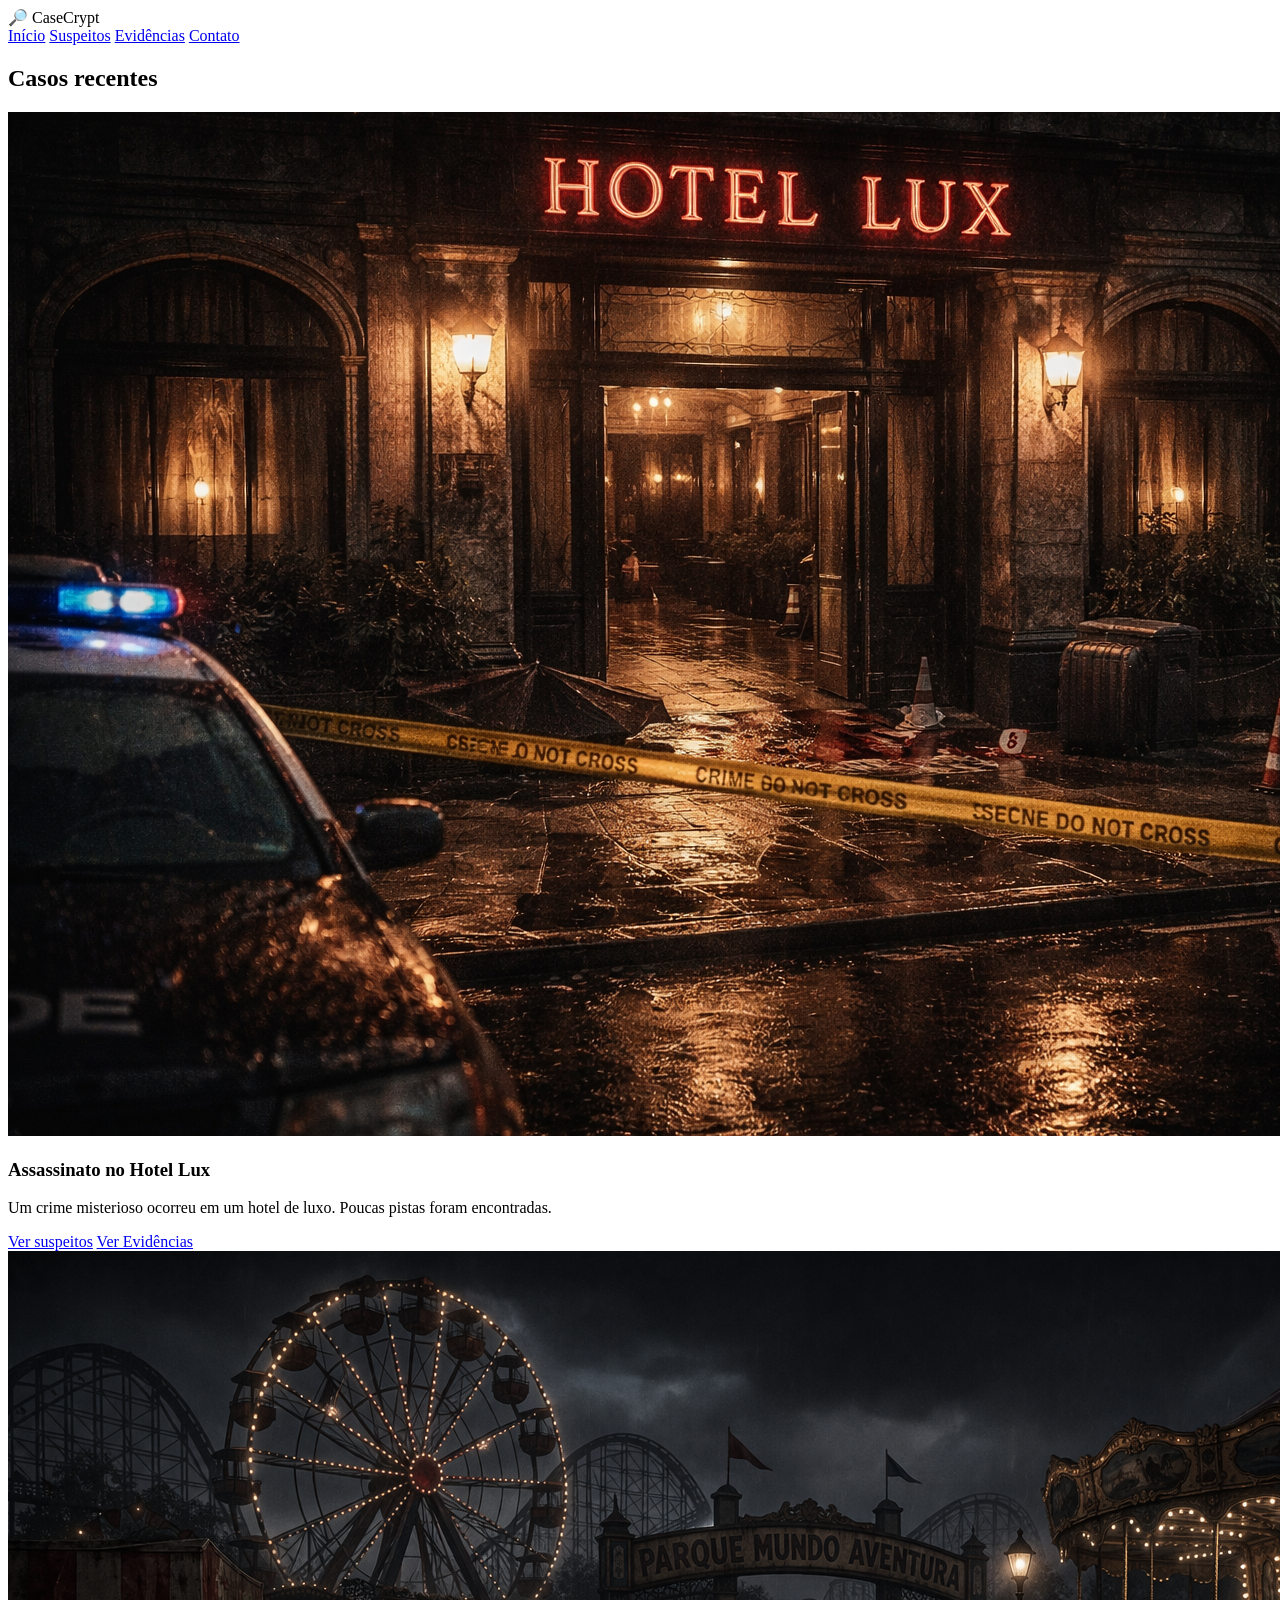
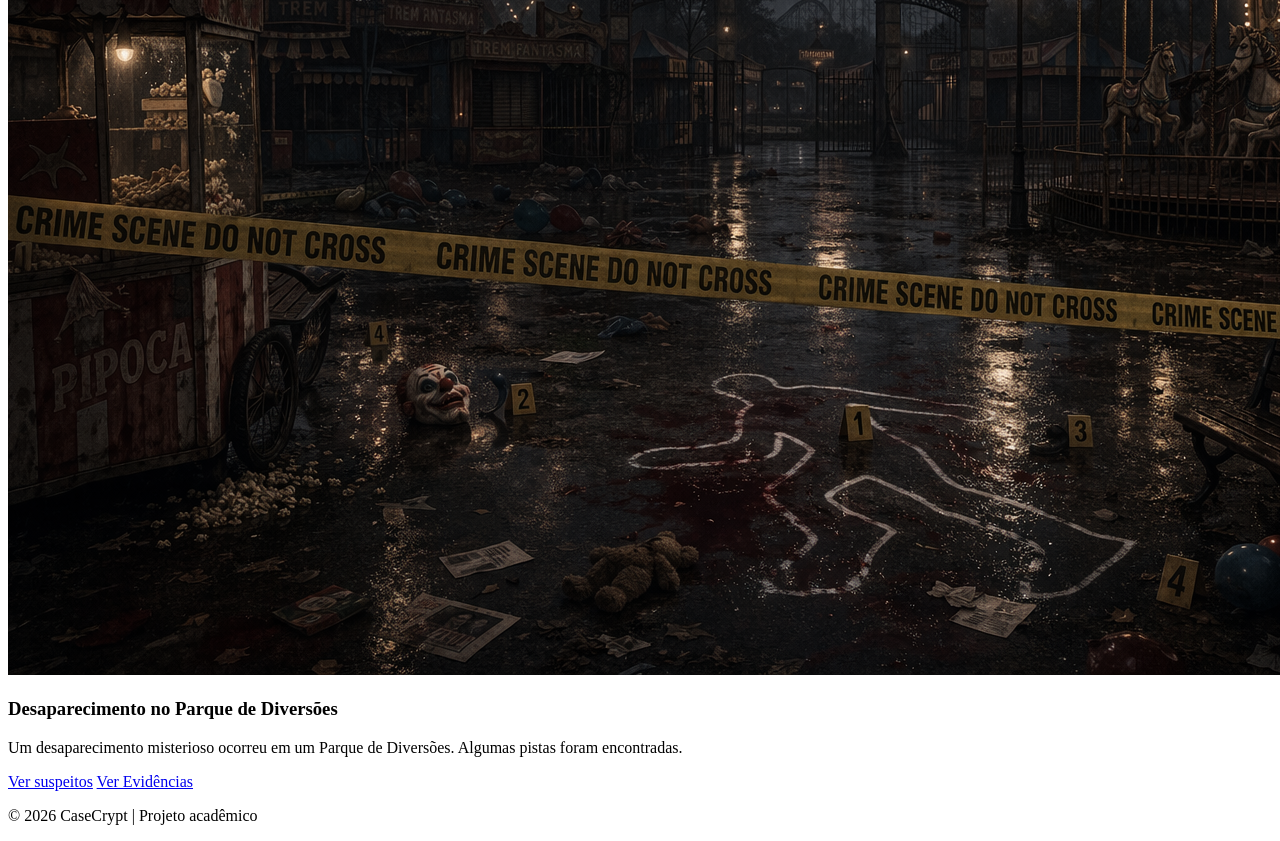
==== index.html @ 14bac884 "espaco" ====
<!DOCTYPE html>
<html lang="pt-br">
<head>
    <meta charset="UTF-8">
    <meta name="viewport" content="width=device-width, initial-scale=1.0">
    <title>CaseCrypt</title>

    <link rel="stylesheet" href="style.css">

    <link href="https://fonts.googleapis.com/css2?family=Bebas+Neue&family=Inter:wght@300;400;500&display=swap" rel="stylesheet">

</head>
<body>
    <header class="navbar">
        <div class="logo">🔎 CaseCrypt</div>

        <nav class="menu">
            <a href="index.html">Início</a>
            <a href="suspeito.html">Suspeitos</a>
            <a href="evidencia.html">Evidências</a>
            <a href="forms.html">Contato</a>
        </nav>
    </header>

    <section class="casos-section">

        <h2 class="titulo-secao">Casos recentes</h2>

        <div class="casos-grid">
            <div class="caso-card">
                <img src="hotellux.png">

            <div class="caso-info">
                <h3>Assassinato no Hotel Lux</h3>
                <p>Um crime misterioso ocorreu em um hotel de luxo. Poucas pistas foram encontradas.</p>

            <div class="botoes">
                <a href="suspeito.html" class="btn">Ver suspeitos</a>
                <a href="evidencia.html" class="btn secundario">Ver Evidências</a>
            </div>
            </div>
            </div>
        </div>

        <div class="casos-grid">
            <div class="caso-card">
                <img src="parqued.png">

            <div class="caso-info">
                <h3>Desaparecimento no Parque de Diversões</h3>
                <p>Um desaparecimento misterioso ocorreu em um Parque de Diversões. Algumas pistas foram encontradas.</p>

            <div class="botoes">
                <a href="suspeito.html" class="btn">Ver suspeitos</a>
                <a href="evidencia.html" class="btn secundario">Ver Evidências</a>
            </div>
            </div>
            </div>
        </div>

    </section>

    <footer class="footer-bottom">
        <p>© 2026 CaseCrypt | Projeto acadêmico</p>
    </footer>
</body>
</html>
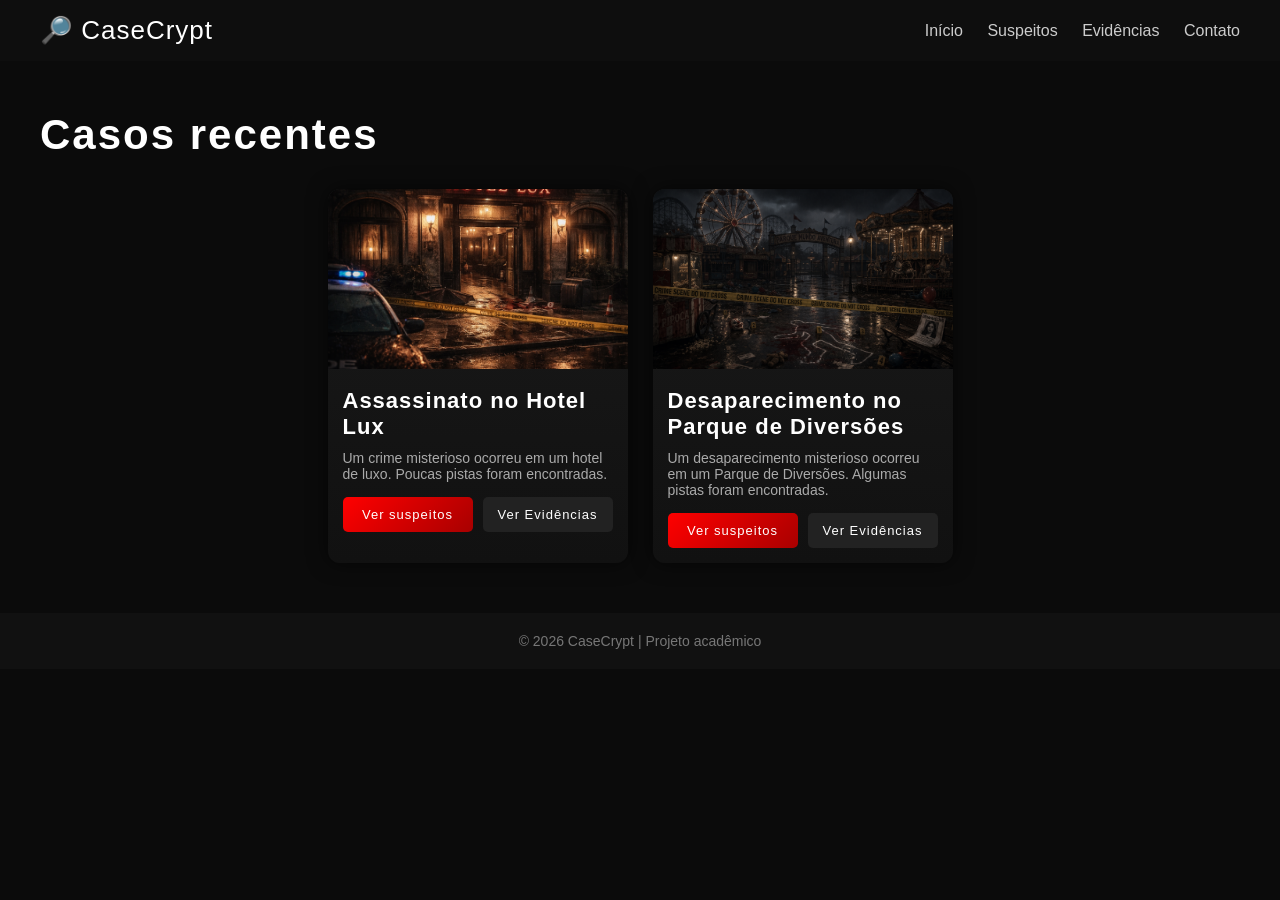
==== commit cef8f62f: "so um grid" ====
--- a/index.html
+++ b/index.html
@@ -40,9 +40,6 @@
             </div>
             </div>
             </div>
-        </div>
-
-        <div class="casos-grid">
             <div class="caso-card">
                 <img src="parqued.png">
 
--- a/style.css
+++ b/style.css
@@ -0,0 +1,174 @@
+* {
+    margin: 0;
+    padding: 0;
+    box-sizing: border-box;
+}
+
+body {
+    background: #0b0b0b;
+    color: #fff;
+    font-family: 'Inter', sans-serif;
+}
+
+.navbar {
+    display: flex;
+    justify-content: space-between;
+    align-items: center;
+    padding: 15px 40px;
+    background: rgba(15, 15, 15, 0.9);
+    backdrop-filter: blur(5px);
+    position: sticky;
+    top: 0;
+    z-index: 100;
+}
+
+.logo {
+    font-family: 'Bebas Neue', sans-serif;
+    font-size: 26px;
+    letter-spacing: 1px;
+}
+
+.menu a {
+    margin-left: 20px;
+    text-decoration: none;
+    color: #ccc;
+    transition: 0.3s;
+    font-weight: 500;
+}
+
+.menu a:hover {
+    color: red;
+}
+
+.casos-section {
+    padding: 50px 40px;
+}
+
+.titulo-secao {
+    font-family: 'Bebas Neue', sans-serif;
+    font-size: 42px;
+    margin-bottom: 30px;
+    letter-spacing: 2px;
+}
+
+.casos-grid {
+    display: grid;
+    grid-template-columns: repeat(2, 300px);
+    justify-content: center;
+    gap: 25px;
+}
+
+.caso-card {
+    background: linear-gradient(180deg, #1a1a1a, #111);
+    border-radius: 12px;
+    overflow: hidden;
+    box-shadow: 0 0 20px rgba(0,0,0,0.6);
+    transition: 0.4s;
+    position: relative;
+}
+
+.caso-card:hover {
+    transform: translateY(-10px) scale(1.02);
+    box-shadow: 0 0 25px rgba(255, 0, 0, 0.2);
+}
+
+.caso-card img {
+    width: 100%;
+    height: 180px;
+    object-fit: cover;
+}
+
+.caso-info {
+    padding: 15px;
+}
+
+.caso-info h3 {
+    font-family: 'Bebas Neue', sans-serif;
+    font-size: 22px;
+    margin-bottom: 10px;
+    letter-spacing: 1px;
+}
+
+.caso-info p {
+    font-size: 14px;
+    color: #aaa;
+    margin-bottom: 15px;
+}
+
+.botoes {
+    display: flex;
+    gap: 10px;
+}
+
+.btn {
+    flex: 1;
+    text-align: center;
+    padding: 10px;
+    background: linear-gradient(135deg, #ff0000, #a80000);
+    color: white;
+    text-decoration: none;
+    border-radius: 5px;
+    font-size: 13px;
+    font-family: 'Bebas Neue', sans-serif;
+    letter-spacing: 1px;
+    transition: 0.3s;
+}
+
+.btn:hover {
+    transform: scale(1.05);
+    background: linear-gradient(135deg, #ff1a1a, #800000);
+}
+
+.secundario {
+    background: #222;
+}
+
+.secundario:hover {
+    background: #333;
+}
+
+.footer-bottom {
+    text-align: center;
+    padding: 20px;
+    background: #111;
+    color: #777;
+    font-size: 14px;
+}
+
+.caso-card {
+    opacity: 0;
+    transform: translateY(20px);
+    animation: aparecer 0.6s forwards;
+}
+
+.caso-card:nth-child(2) {
+    animation-delay: 0.2s;
+}
+
+@keyframes aparecer {
+    to {
+        opacity: 1;
+        transform: translateY(0);
+    }
+}
+
+@media (max-width: 768px) {
+    .navbar {
+        flex-direction: column;
+        gap: 10px;
+    }
+
+    .menu {
+        display: flex;
+        flex-wrap: wrap;
+        justify-content: center;
+    }
+
+    .casos-section {
+        padding: 30px 20px;
+    }
+
+      .casos-grid {
+        grid-template-columns: 1fr;
+    }
+}
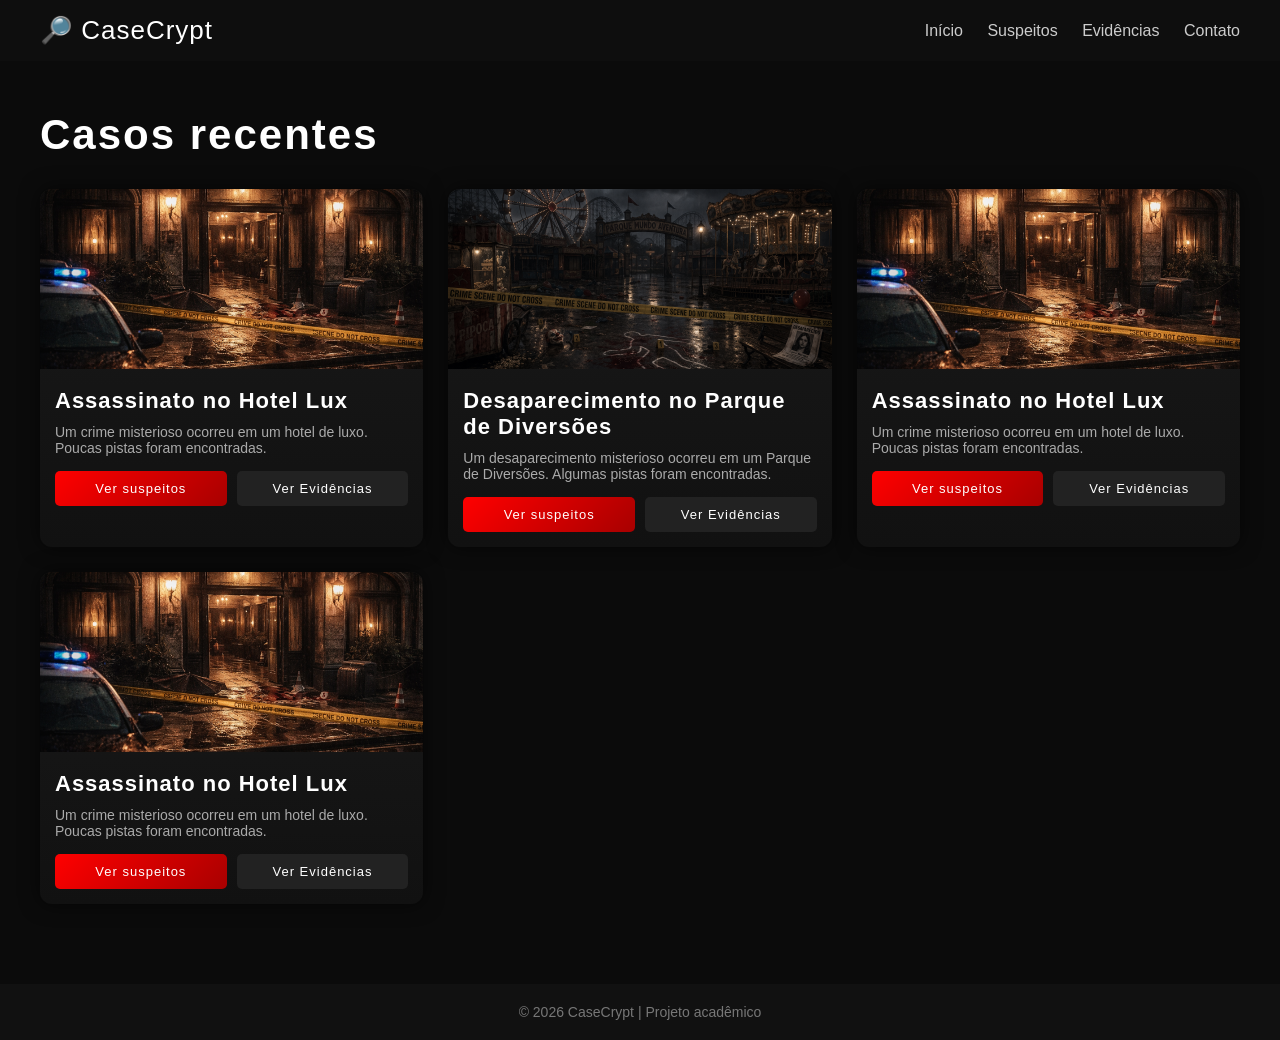
==== commit 779da82b: "casos" ====
--- a/index.html
+++ b/index.html
@@ -53,6 +53,35 @@
             </div>
             </div>
             </div>
+
+            <div class="caso-card">
+                <img src="hotellux.png">
+
+            <div class="caso-info">
+                <h3>Assassinato no Hotel Lux</h3>
+                <p>Um crime misterioso ocorreu em um hotel de luxo. Poucas pistas foram encontradas.</p>
+
+            <div class="botoes">
+                <a href="suspeito.html" class="btn">Ver suspeitos</a>
+                <a href="evidencia.html" class="btn secundario">Ver Evidências</a>
+            </div>
+            </div>
+            </div>
+
+            <div class="caso-card">
+                <img src="hotellux.png">
+
+            <div class="caso-info">
+                <h3>Assassinato no Hotel Lux</h3>
+                <p>Um crime misterioso ocorreu em um hotel de luxo. Poucas pistas foram encontradas.</p>
+
+            <div class="botoes">
+                <a href="suspeito.html" class="btn">Ver suspeitos</a>
+                <a href="evidencia.html" class="btn secundario">Ver Evidências</a>
+            </div>
+            </div>
+            </div>
+            
         </div>
 
     </section>
--- a/style.css
+++ b/style.css
@@ -53,9 +53,9 @@
 
 .casos-grid {
     display: grid;
-    grid-template-columns: repeat(2, 300px);
-    justify-content: center;
+    grid-template-columns: repeat(auto-fit, minmax(300px, 1fr));
     gap: 25px;
+    margin-bottom: 30px;
 }
 
 .caso-card {
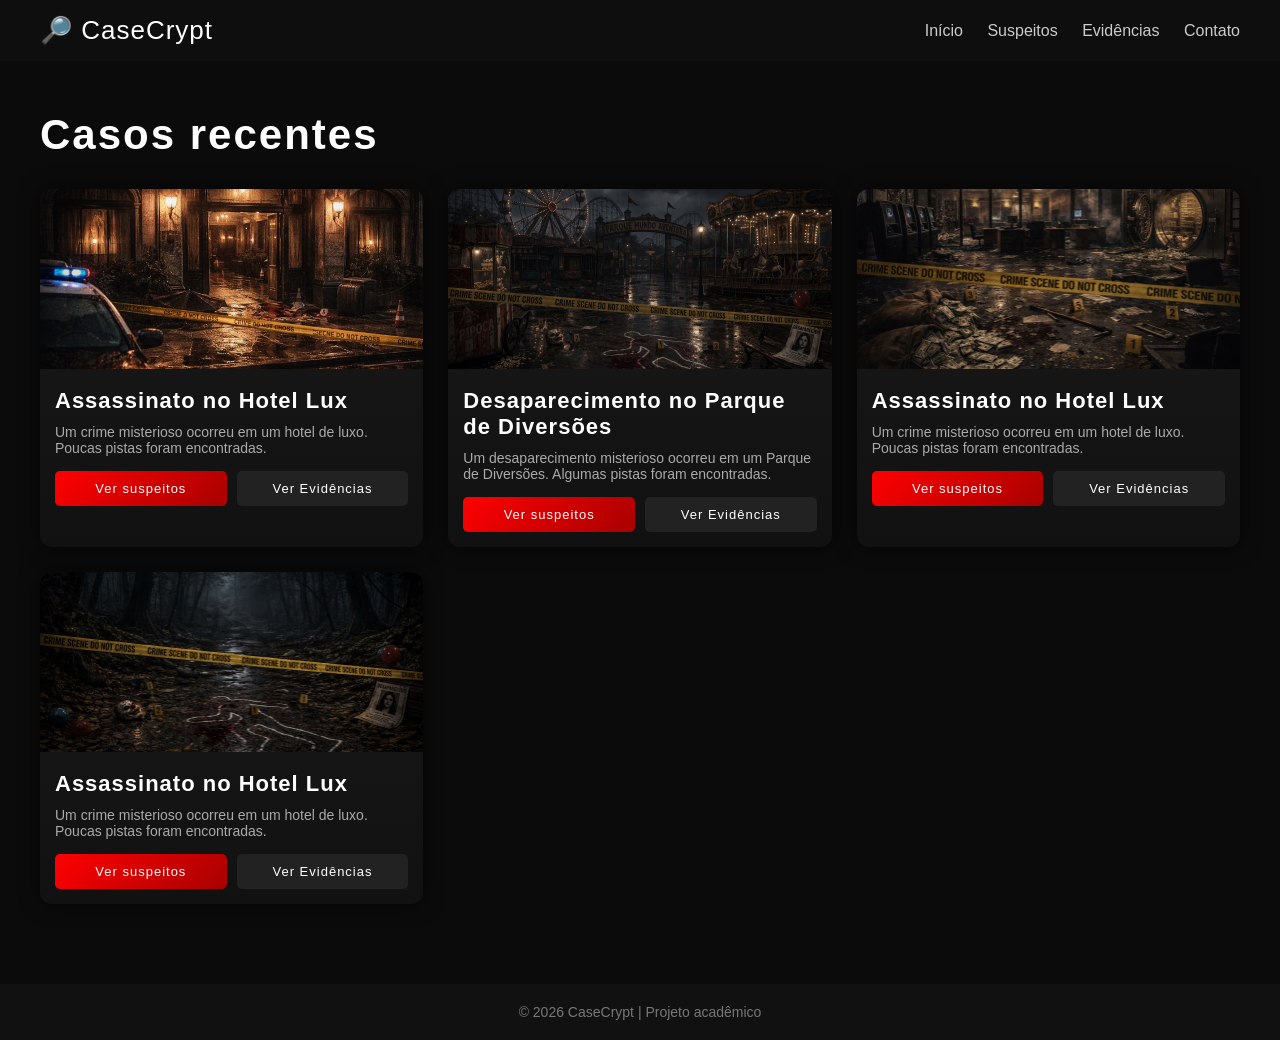
==== commit c0f997f9: "img" ====
--- a/index.html
+++ b/index.html
@@ -55,7 +55,7 @@
             </div>
 
             <div class="caso-card">
-                <img src="hotellux.png">
+                <img src="bancocase.png">
 
             <div class="caso-info">
                 <h3>Assassinato no Hotel Lux</h3>
@@ -69,7 +69,7 @@
             </div>
 
             <div class="caso-card">
-                <img src="hotellux.png">
+                <img src="florestacase.png">
 
             <div class="caso-info">
                 <h3>Assassinato no Hotel Lux</h3>
@@ -81,7 +81,7 @@
             </div>
             </div>
             </div>
-            
+
         </div>
 
     </section>
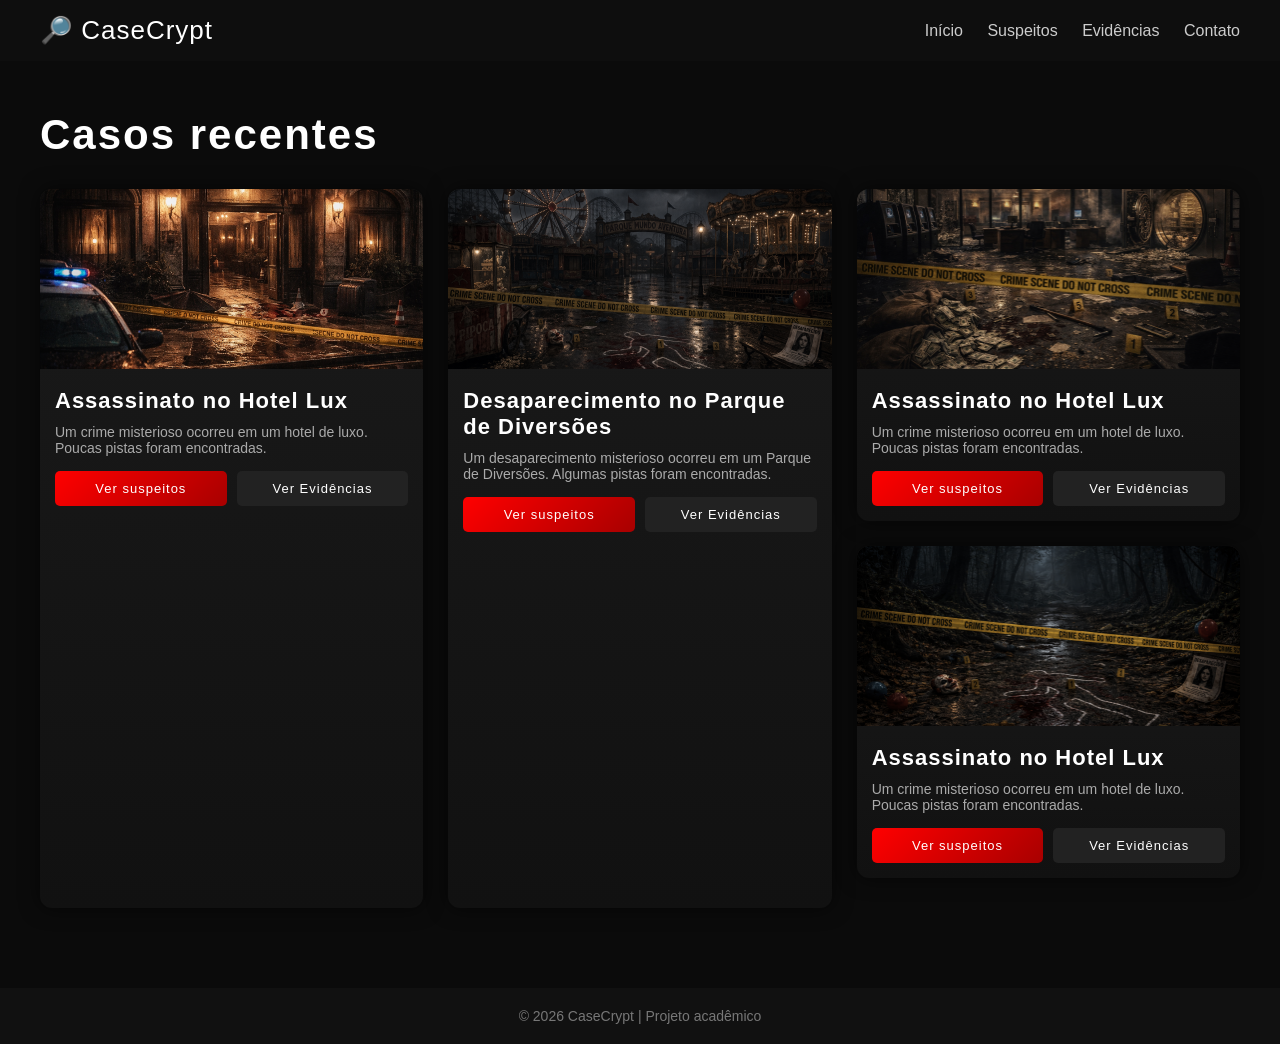
==== commit 89026d75: "separar grid" ====
--- a/index.html
+++ b/index.html
@@ -54,32 +54,35 @@
             </div>
             </div>
 
-            <div class="caso-card">
-                <img src="bancocase.png">
+         <div class="casos-grid">
 
-            <div class="caso-info">
-                <h3>Assassinato no Hotel Lux</h3>
-                <p>Um crime misterioso ocorreu em um hotel de luxo. Poucas pistas foram encontradas.</p>
-
-            <div class="botoes">
-                <a href="suspeito.html" class="btn">Ver suspeitos</a>
-                <a href="evidencia.html" class="btn secundario">Ver Evidências</a>
-            </div>
-            </div>
-            </div>
-
-            <div class="caso-card">
-                <img src="florestacase.png">
-
-            <div class="caso-info">
-                <h3>Assassinato no Hotel Lux</h3>
-                <p>Um crime misterioso ocorreu em um hotel de luxo. Poucas pistas foram encontradas.</p>
-
-            <div class="botoes">
-                <a href="suspeito.html" class="btn">Ver suspeitos</a>
-                <a href="evidencia.html" class="btn secundario">Ver Evidências</a>
-            </div>
-            </div>
+             <div class="caso-card">
+                 <img src="bancocase.png">
+                 
+                 <div class="caso-info">
+                     <h3>Assassinato no Hotel Lux</h3>
+                     <p>Um crime misterioso ocorreu em um hotel de luxo. Poucas pistas foram encontradas.</p>
+                     
+                     <div class="botoes">
+                         <a href="suspeito.html" class="btn">Ver suspeitos</a>
+                         <a href="evidencia.html" class="btn secundario">Ver Evidências</a>
+                        </div>
+                    </div>
+                </div>
+                
+                <div class="caso-card">
+                    <img src="florestacase.png">
+                    
+                    <div class="caso-info">
+                        <h3>Assassinato no Hotel Lux</h3>
+                        <p>Um crime misterioso ocorreu em um hotel de luxo. Poucas pistas foram encontradas.</p>
+                        
+                        <div class="botoes">
+                            <a href="suspeito.html" class="btn">Ver suspeitos</a>
+                            <a href="evidencia.html" class="btn secundario">Ver Evidências</a>
+                        </div>
+                    </div>
+                </div>
             </div>
 
         </div>
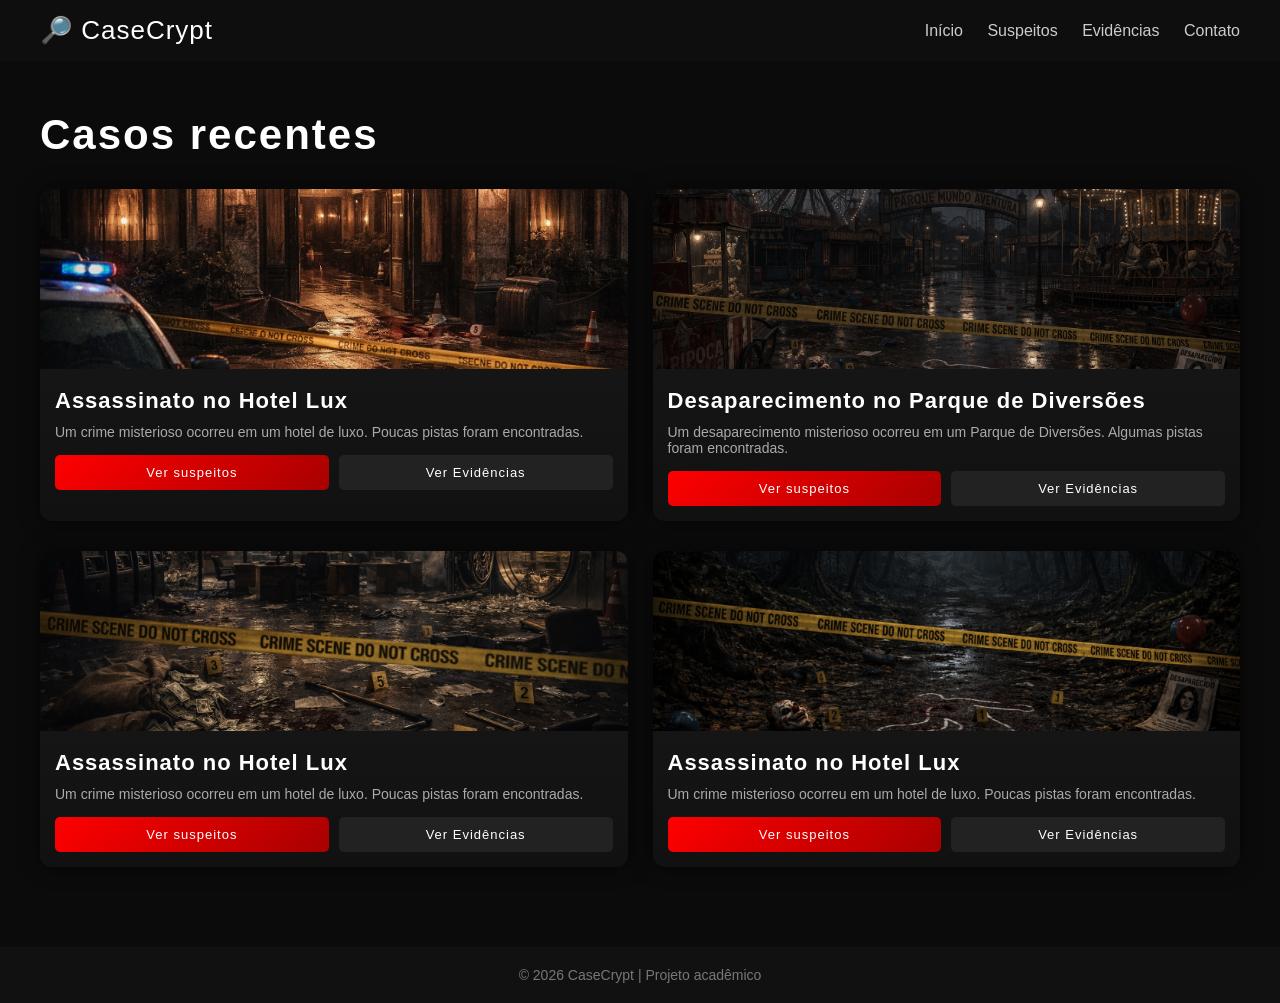
==== commit 65e8ec21: "ajuste" ====
--- a/index.html
+++ b/index.html
@@ -40,6 +40,7 @@
             </div>
             </div>
             </div>
+
             <div class="caso-card">
                 <img src="parqued.png">
 
@@ -50,6 +51,7 @@
             <div class="botoes">
                 <a href="suspeito.html" class="btn">Ver suspeitos</a>
                 <a href="evidencia.html" class="btn secundario">Ver Evidências</a>
+            </div>
             </div>
             </div>
             </div>
@@ -85,8 +87,6 @@
                 </div>
             </div>
 
-        </div>
-
     </section>
 
     <footer class="footer-bottom">
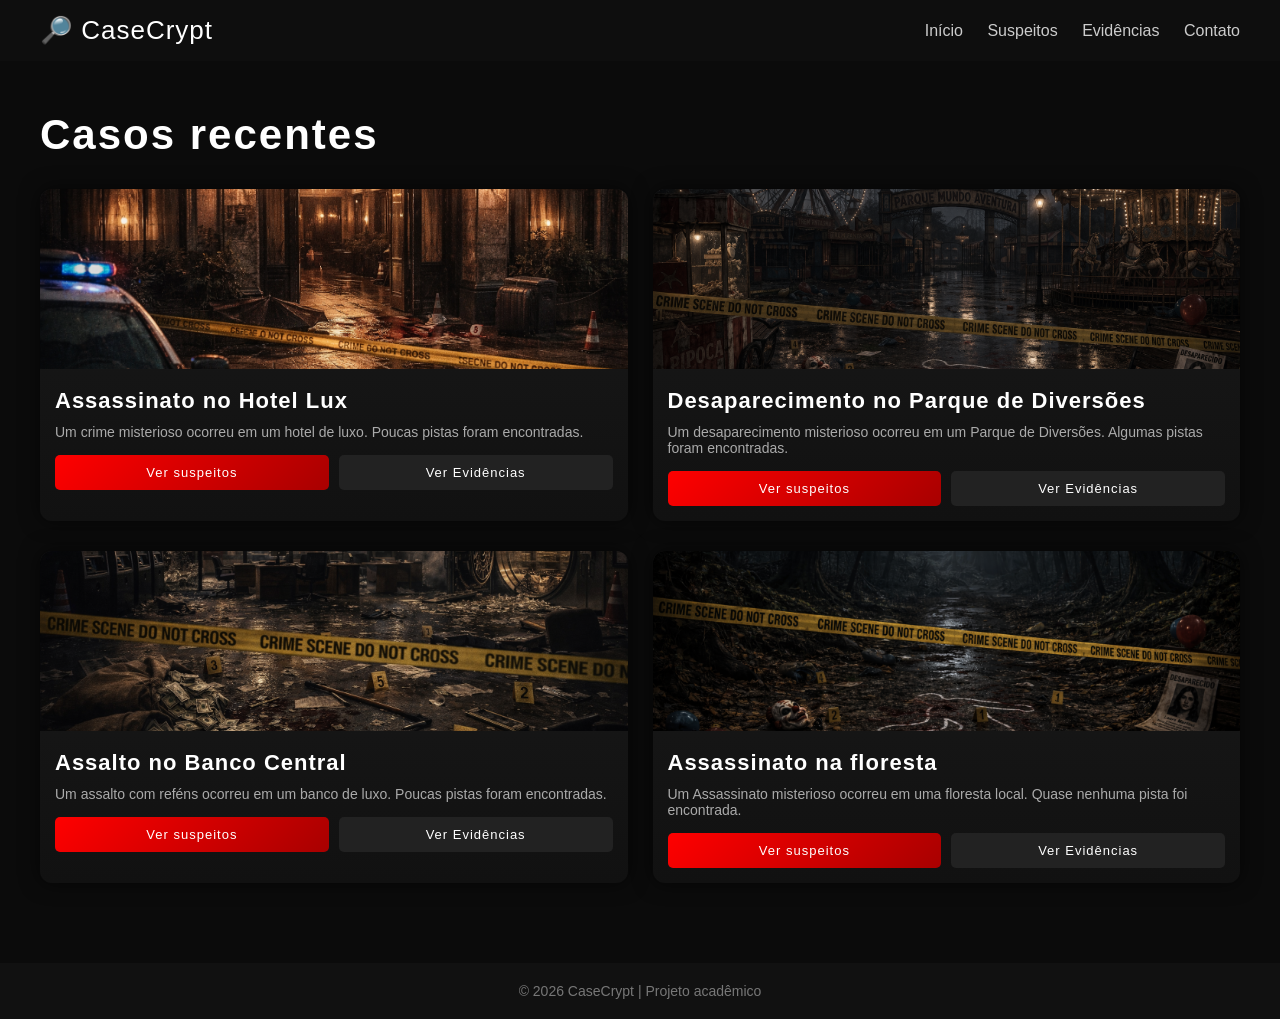
==== commit 517458b6: "descrição" ====
--- a/index.html
+++ b/index.html
@@ -62,8 +62,8 @@
                  <img src="bancocase.png">
                  
                  <div class="caso-info">
-                     <h3>Assassinato no Hotel Lux</h3>
-                     <p>Um crime misterioso ocorreu em um hotel de luxo. Poucas pistas foram encontradas.</p>
+                     <h3>Assalto no Banco Central</h3>
+                     <p>Um assalto com reféns ocorreu em um banco de luxo. Poucas pistas foram encontradas.</p>
                      
                      <div class="botoes">
                          <a href="suspeito.html" class="btn">Ver suspeitos</a>
@@ -76,8 +76,8 @@
                     <img src="florestacase.png">
                     
                     <div class="caso-info">
-                        <h3>Assassinato no Hotel Lux</h3>
-                        <p>Um crime misterioso ocorreu em um hotel de luxo. Poucas pistas foram encontradas.</p>
+                        <h3>Assassinato na floresta</h3>
+                        <p>Um Assassinato misterioso ocorreu em uma floresta local. Quase nenhuma pista foi encontrada.</p>
                         
                         <div class="botoes">
                             <a href="suspeito.html" class="btn">Ver suspeitos</a>
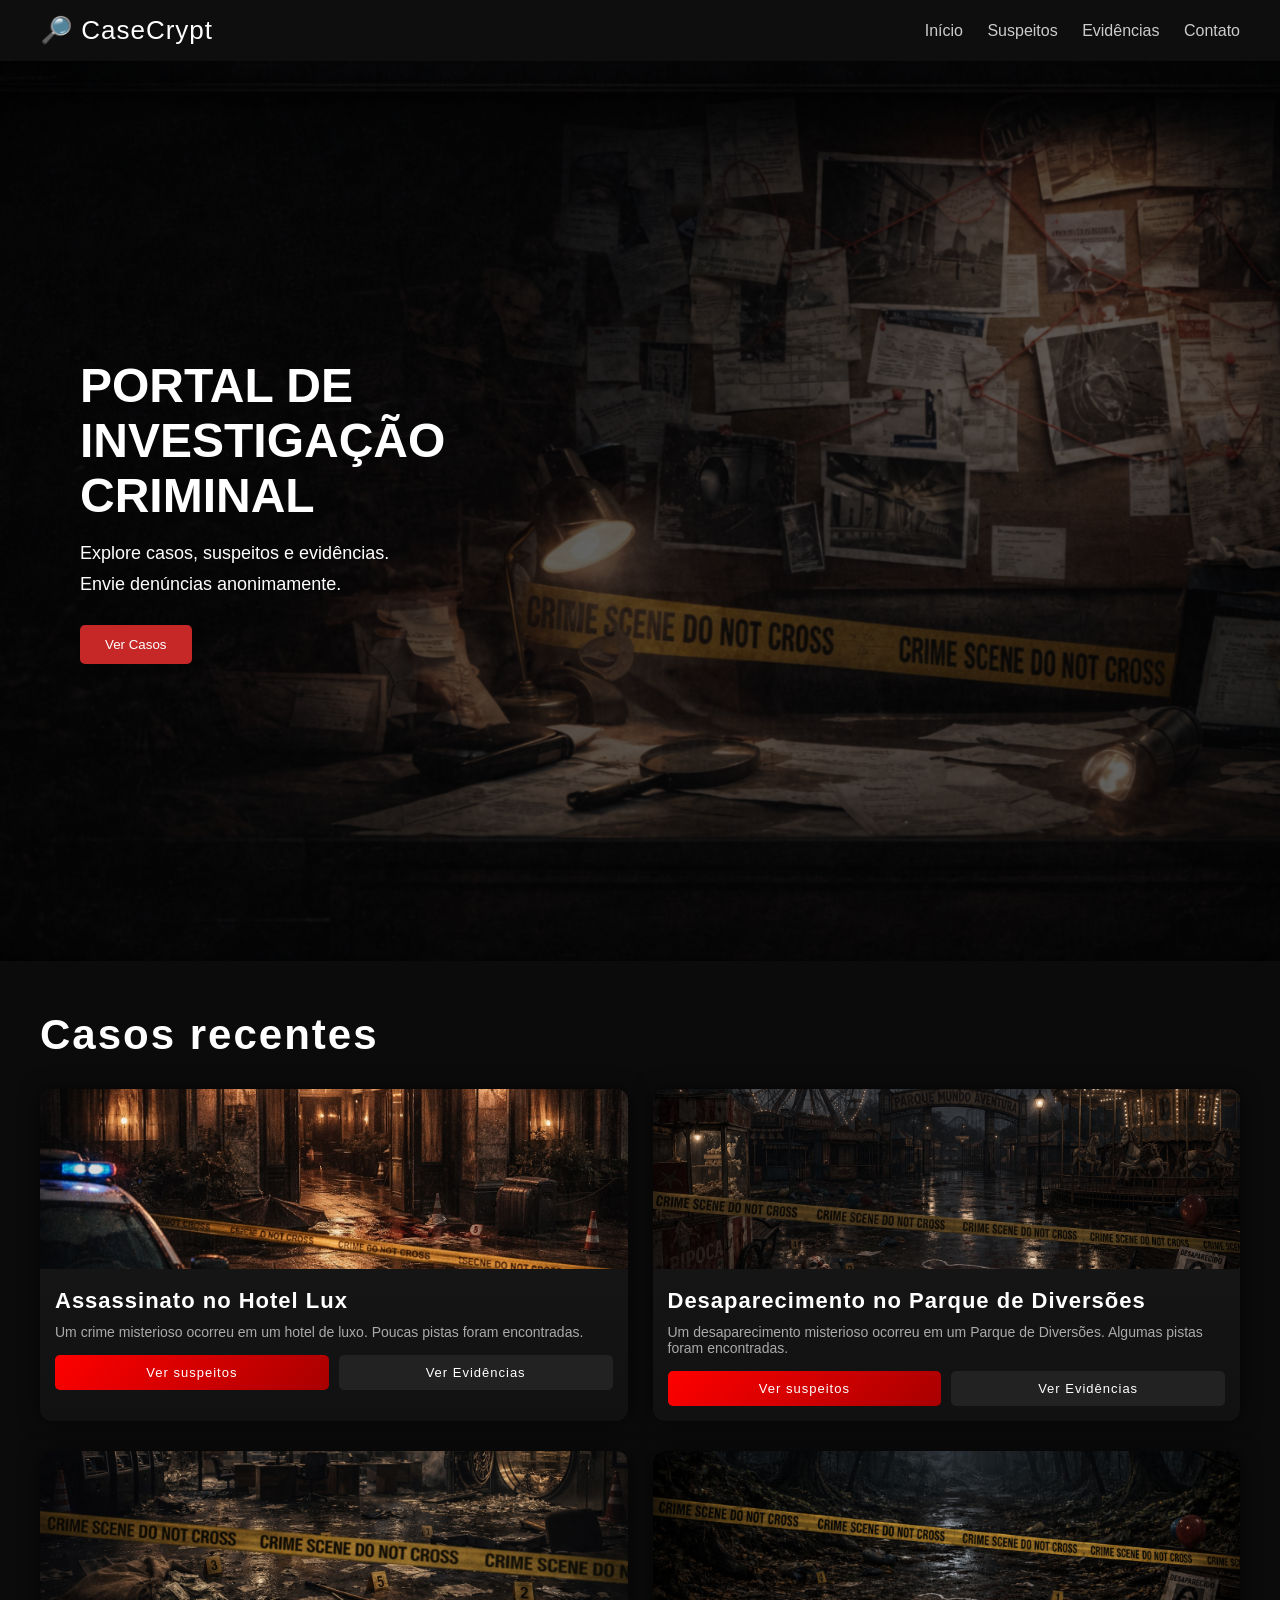
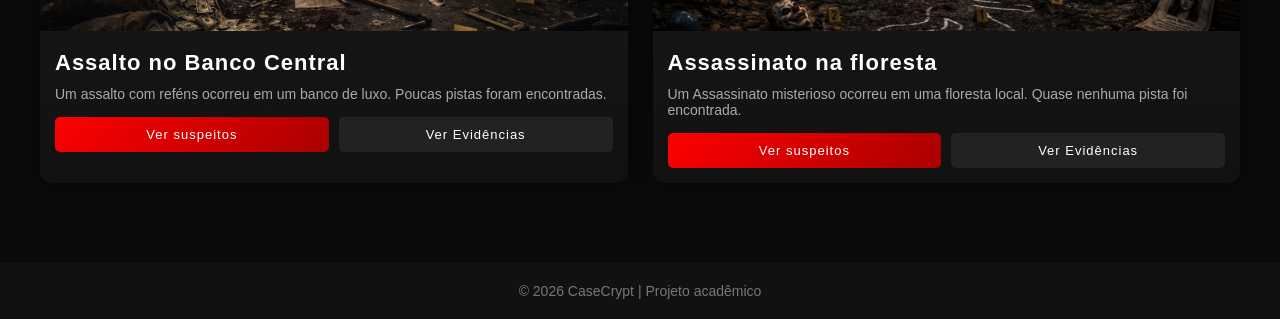
==== commit e3d88eba: "paginas da gaby" ====
--- a/index.html
+++ b/index.html
@@ -21,6 +21,21 @@
             <a href="forms.html">Contato</a>
         </nav>
     </header>
+
+    <section class="banner">
+
+    <img src="imagem-principal.png" class="bg">
+
+    <div class="overlay">
+        <div class="content">
+            <h1>PORTAL DE INVESTIGAÇÃO CRIMINAL</h1>
+            <p>Explore casos, suspeitos e evidências.</p>
+            <p>Envie denúncias anonimamente.</p>
+            <button>Ver Casos</button>
+        </div>
+    </div>
+
+</section>
 
     <section class="casos-section">
 
--- a/style.css
+++ b/style.css
@@ -145,6 +145,244 @@
     animation-delay: 0.2s;
 }
 
+.form-container {
+    display: flex;
+    justify-content: center;
+}
+
+.formulario {
+    background: linear-gradient(180deg, #1a1a1a, #111);
+    padding: 30px;
+    border-radius: 12px;
+    width: 100%;
+    max-width: 500px;
+    box-shadow: 0 0 20px rgba(0,0,0,0.6);
+    animation: aparecer 0.6s forwards;
+}
+
+.input-grupo {
+    display: flex;
+    flex-direction: column;
+    margin-bottom: 20px;
+}
+
+.input-grupo label {
+    margin-bottom: 5px;
+    font-size: 14px;
+    color: #ccc;
+}
+
+.input-grupo input,
+.input-grupo select,
+.input-grupo textarea {
+    padding: 12px;
+    background: #0e0e0e;
+    border: 1px solid #222;
+    color: white;
+    border-radius: 5px;
+    font-family: 'Inter', sans-serif;
+    transition: 0.3s;
+}
+
+.input-grupo input:focus,
+.input-grupo select:focus,
+.input-grupo textarea:focus {
+    outline: none;
+    border: 1px solid red;
+    box-shadow: 0 0 5px rgba(255,0,0,0.3);
+}
+
+textarea {
+    resize: none;
+    height: 120px;
+}
+
+.formulario .btn {
+    width: 100%;
+    margin-top: 10px;
+}
+
+.subtitulo {
+    color: #aaa;
+    margin-bottom: 30px;
+    max-width: 500px;
+}
+
+.suspeitos-grid {
+    display: grid;
+    grid-template-columns: repeat(auto-fit, minmax(250px, 280px));
+    justify-content: center;
+    gap: 40px;
+}
+
+.suspeito-card {
+    background: linear-gradient(180deg, #1a1a1a, #111);
+    border-radius: 12px;
+    overflow: hidden;
+    transition: 0.4s;
+    box-shadow: 0 0 20px rgba(0,0,0,0.6);
+}
+
+.suspeito-card:hover {
+    transform: translateY(-10px) scale(1.03);
+    box-shadow: 0 0 25px rgba(255, 0, 0, 0.2);
+}
+
+.suspeito-card img {
+    width: 100%;
+    height: 260px;
+    object-fit: cover;
+    filter: brightness(0.8);
+}
+
+.suspeito-info {
+    padding: 15px;
+}
+
+.suspeito-info h3 {
+    font-family: 'Bebas Neue', sans-serif;
+    font-size: 22px;
+    margin-bottom: 10px;
+}
+
+.suspeito-info p {
+    font-size: 14px;
+    color: #aaa;
+    margin-bottom: 15px;
+}
+
+.suspeito-info .btn {
+    width: 100%;
+}
+
+* {
+    margin: 0;
+    padding: 0;
+    box-sizing: border-box;
+}
+
+.banner {
+    position: relative;
+    height: 100vh;
+    overflow: hidden;
+}
+
+.bg {
+    position: absolute;
+    width: 100%;
+    height: 100%;
+    object-fit: cover;
+}
+
+.overlay {
+    position: absolute;
+    top: 0;
+    left: 0;
+    width: 100%;
+    height: 100%;
+
+    background: rgba(0,0,0,0.6);
+
+    display: flex;
+    align-items: center;
+}
+
+.content {
+    color: white;
+    max-width: 600px;
+    margin-left: 80px;
+}
+
+.content h1 {
+    font-size: 48px;
+    margin-bottom: 20px;
+}
+
+.content p {
+    font-size: 18px;
+    margin-bottom: 10px;
+}
+
+button {
+    margin-top: 20px;
+    padding: 12px 25px;
+    background-color: #c62828;
+    color: white;
+    border: none;
+    border-radius: 5px;
+    cursor: pointer;
+}
+
+button:hover {
+    background-color: #a61b1b;
+}
+
+  .hero {
+    height: 300px;
+    background: url('banner.png') center/cover;
+    display: flex;
+    align-items: center;
+    padding: 40px;
+    }
+
+    .hero-content h1 {
+    font-size: 48px;
+    }
+
+    .hero-content p {
+    margin-top: 10px;
+    }
+
+    .filtros {
+    display: flex;
+    gap: 10px;
+    padding: 20px 60px;
+    }
+
+    .filtros button {
+    padding: 10px;
+    background: #222;
+    border: none;
+    color: white;
+    cursor: pointer;
+    }
+
+    .filtros .active {
+    background: red;
+    }
+
+    .grid {
+    display: grid;
+    grid-template-columns: repeat(3, 1fr);
+    gap: 20px;
+    padding: 20px 60px;
+    }
+
+    .card {
+    background: #1a1a1a;
+    padding: 10px;
+    border-radius: 8px;
+    }
+    .card img {
+    width: 100%;
+    height: 180px;
+    object-fit: cover;
+    border-radius: 5px;
+    }
+
+    .card h3 {
+    margin: 10px 0;
+    }
+
+    .card button {
+    background: red;
+    border: none;
+    padding: 10px;
+    color: white;
+    cursor: pointer;
+    }
+
+
 @keyframes aparecer {
     to {
         opacity: 1;
